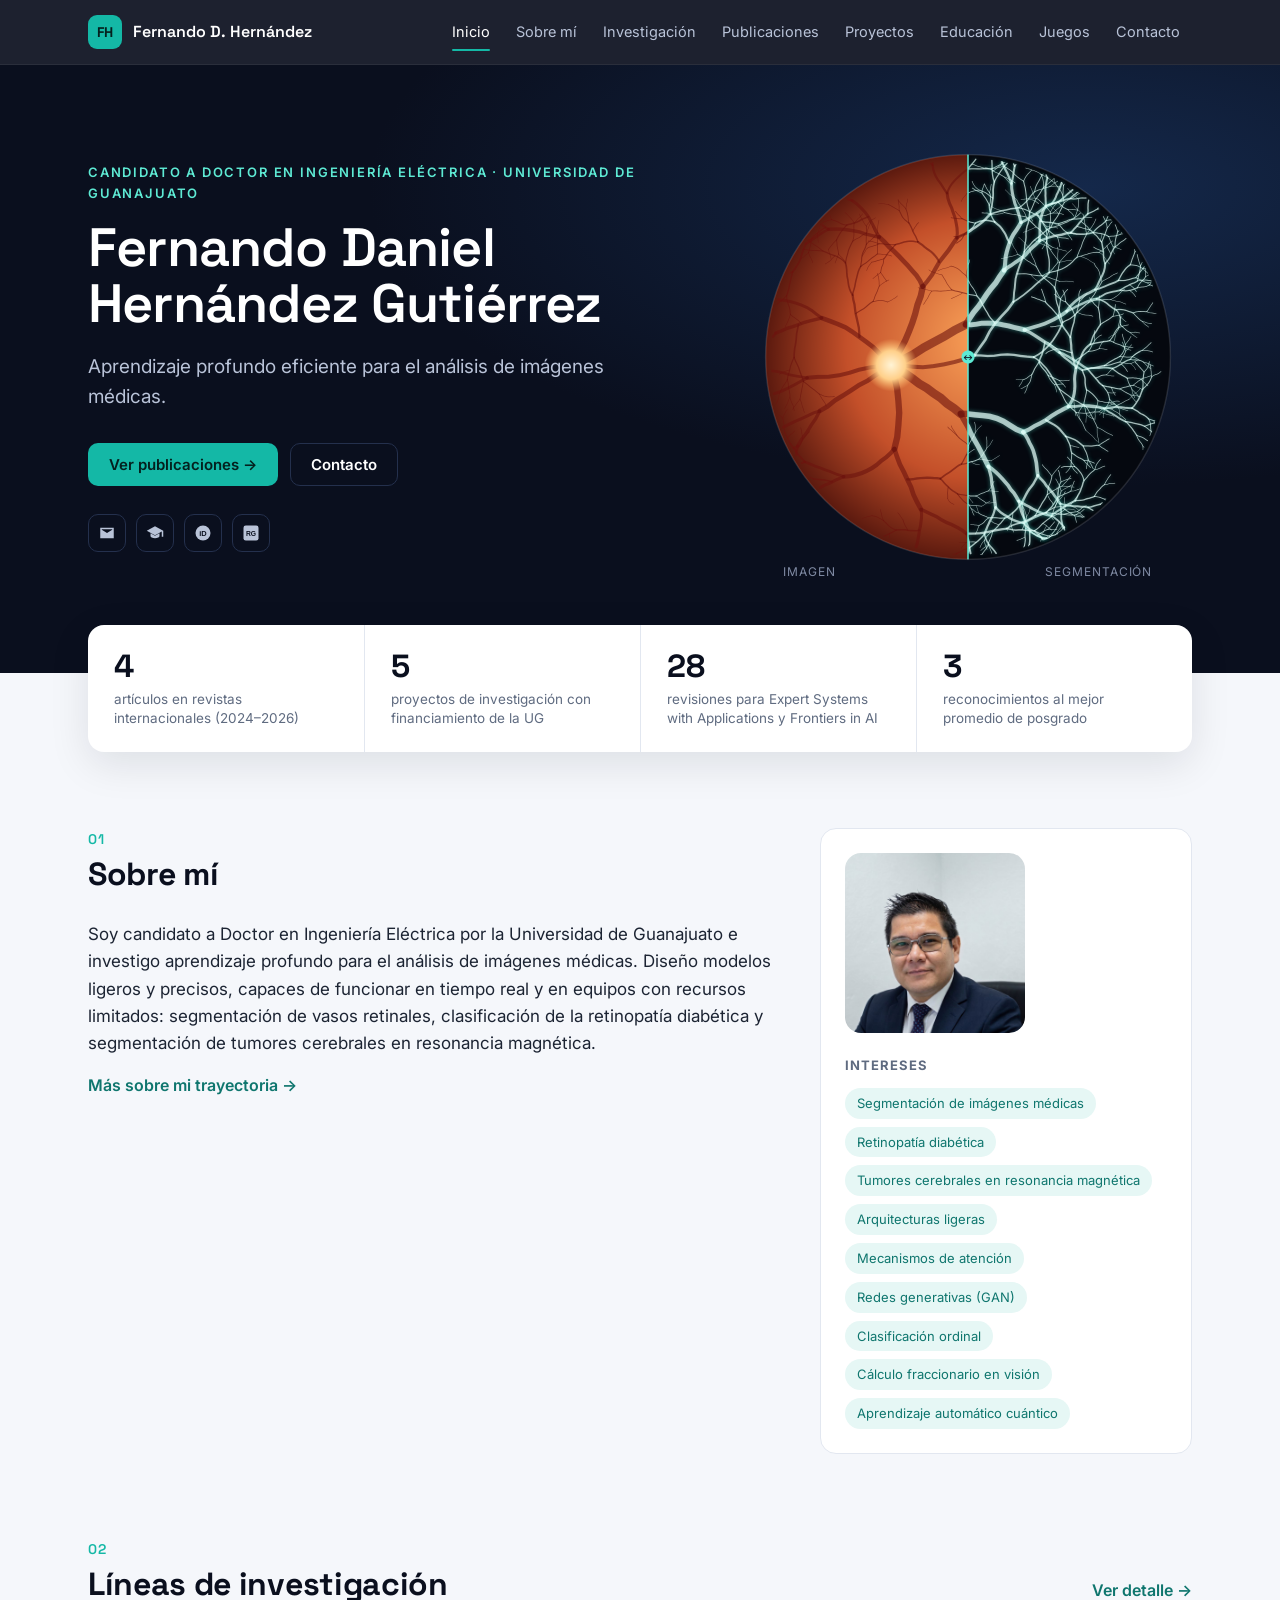
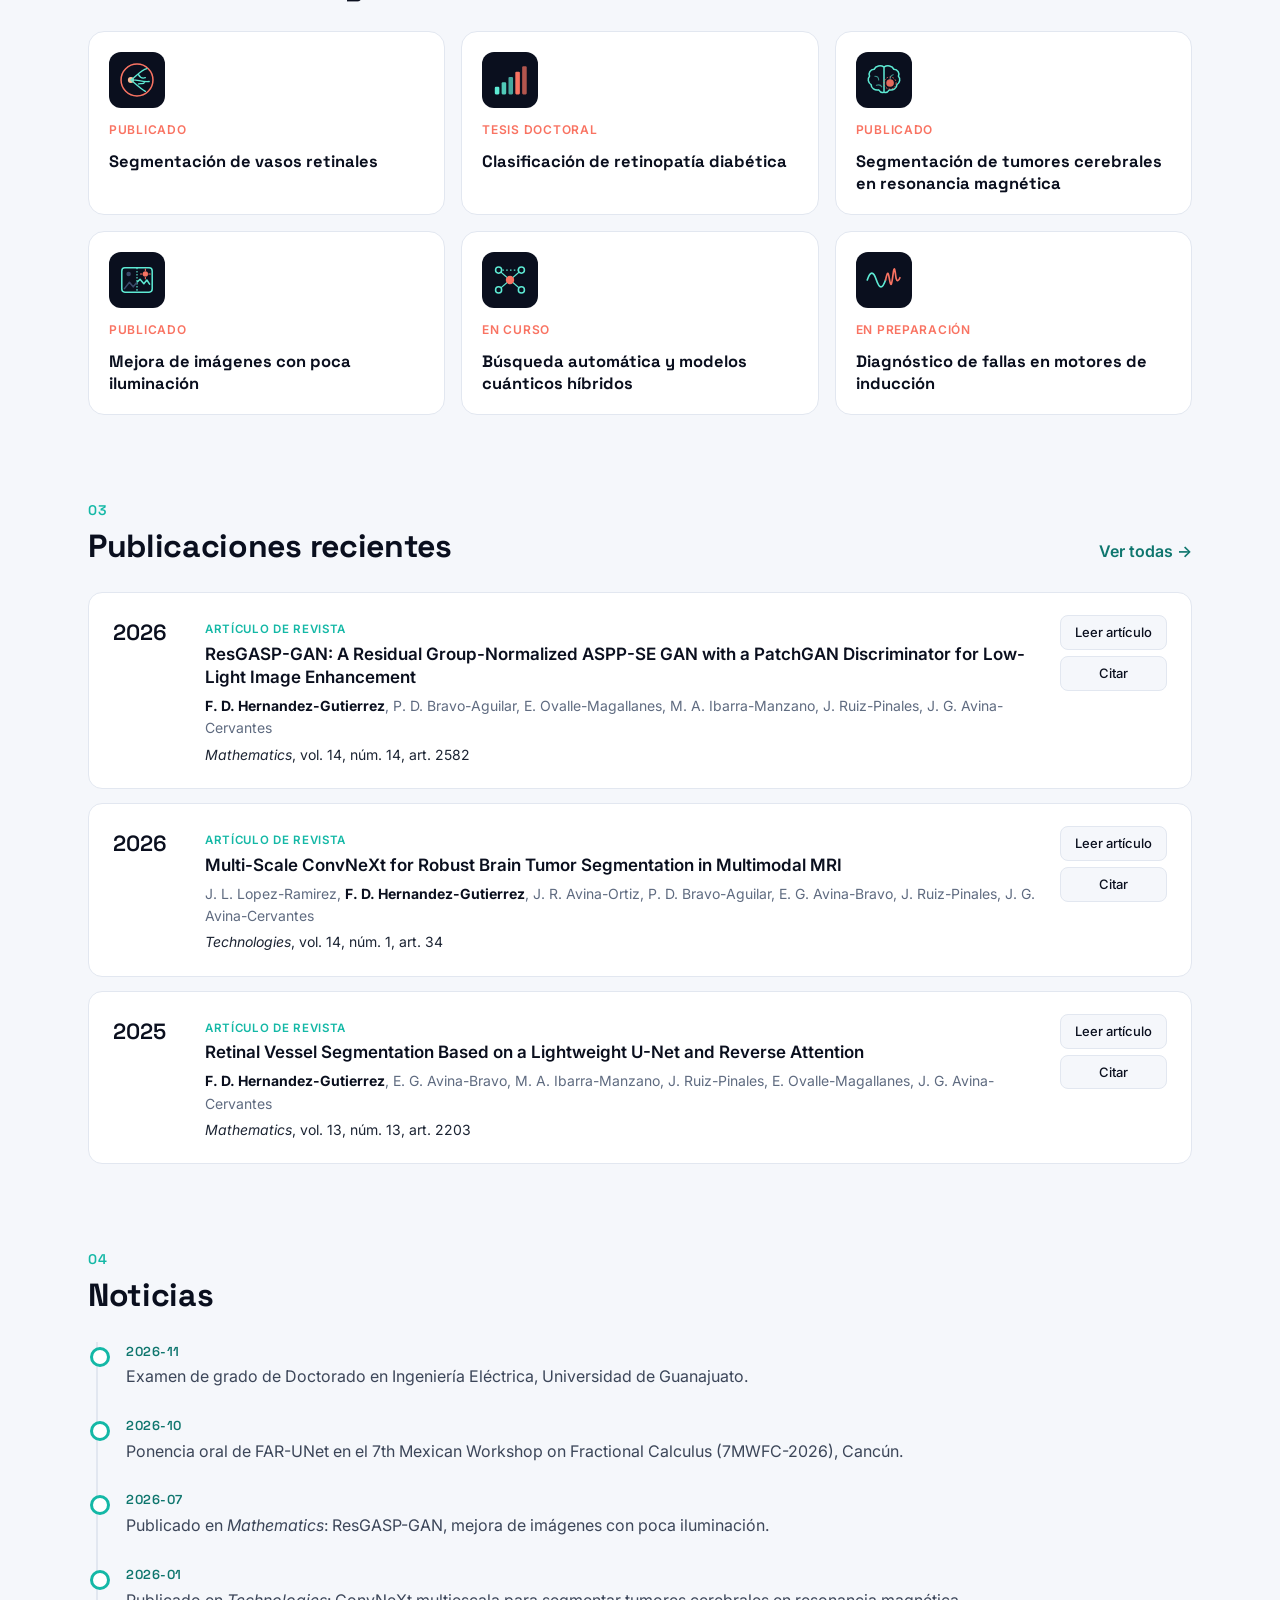
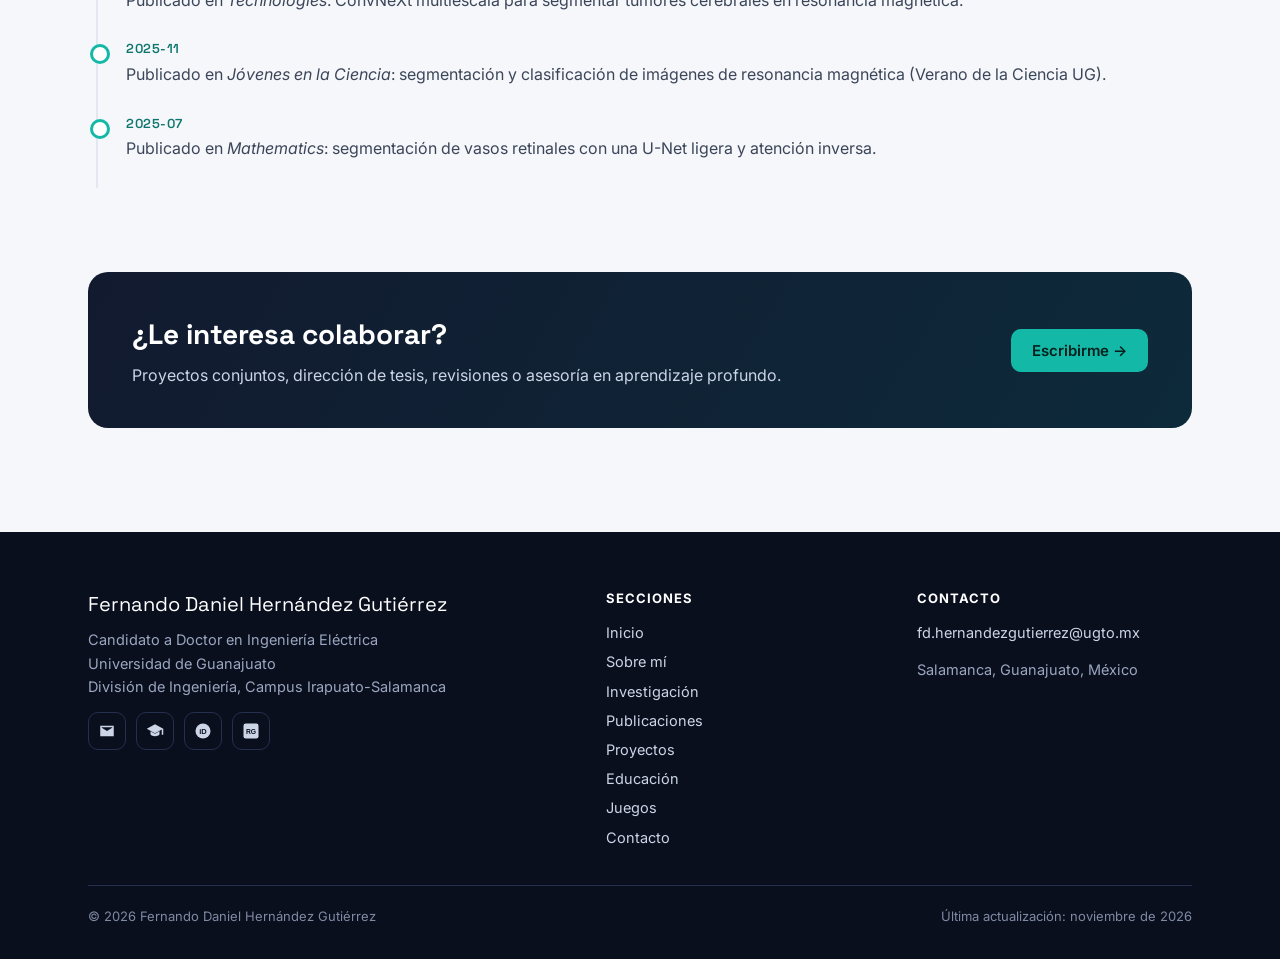
==== index.html @ a99e7917 "Sitio personal con secciones de Educación y Juegos Página personal de investigación, con /educacion/" ====
<!DOCTYPE html>
<html lang="es">
<head>
<meta charset="utf-8">
<meta name="viewport" content="width=device-width, initial-scale=1">
<title>Fernando D. Hernández · Visión por computadora y aprendizaje profundo</title>
<meta name="description" content="Investigación en aprendizaje profundo para imágenes médicas: vasos retinales, retinopatía diabética y tumores cerebrales en resonancia magnética. Universidad de Guanajuato.">
<meta property="og:title" content="Fernando Daniel Hernández Gutiérrez · Investigación">
<meta property="og:description" content="Aprendizaje profundo eficiente para el análisis de imágenes médicas.">
<meta property="og:type" content="website">
<link rel="icon" href="assets/img/favicon.svg" type="image/svg+xml">
<link rel="preconnect" href="https://fonts.googleapis.com">
<link rel="preconnect" href="https://fonts.gstatic.com" crossorigin>
<link href="https://fonts.googleapis.com/css2?family=Inter:wght@400;500;600&family=Space+Grotesk:wght@500;600;700&display=swap" rel="stylesheet">
<link rel="stylesheet" href="assets/css/estilos.css">
<script type="application/ld+json">
{
  "@context": "https://schema.org",
  "@type": "Person",
  "name": "Fernando Daniel Hernández Gutiérrez",
  "jobTitle": "Candidato a Doctor en Ingeniería Eléctrica",
  "affiliation": { "@type": "CollegeOrUniversity", "name": "Universidad de Guanajuato" },
  "sameAs": ["https://orcid.org/0000-0001-9807-4048", "https://scholar.google.com/citations?user=Qr4X01QAAAAJ", "https://www.researchgate.net/profile/Fernando-Hernandez-Gutierrez"]
}
</script>
</head>
<body data-pagina="inicio">
<a class="saltar" href="#contenido">Saltar al contenido</a>
<div id="barra"></div>

<header class="portada">
  <div class="ancho">
    <div>
      <p class="sobretitulo" id="sobretitulo"></p>
      <h1 id="nombre"></h1>
      <p class="lema" id="lema"></p>
      <div class="botones">
        <a class="btn prim" href="publicaciones.html">Ver publicaciones →</a>
        <a class="btn sec" href="contacto.html">Contacto</a>
      </div>
      <div class="redes" id="redes"></div>
    </div>
    <div class="lienzo" id="lienzo" title="Mueva el cursor para comparar imagen y segmentación">
      <canvas id="retina" width="880" height="880" role="img" aria-label="Ilustración: fondo de retina y su segmentación de vasos sanguíneos"></canvas>
      <span class="rotulo r1">Imagen</span><span class="rotulo r2">Segmentación</span>
    </div>
  </div>
</header>

<div class="cifras"><div class="ancho"><div class="rejilla" id="cifras"></div></div></div>

<main id="contenido">
  <section class="seccion">
    <div class="ancho dos-col">
      <div>
        <div class="cabeza"><div><span class="num">01</span><h2>Sobre mí</h2></div></div>
        <div class="texto-largo" id="resumen"></div>
        <a class="mas" href="sobre-mi.html">Más sobre mi trayectoria →</a>
      </div>
      <div class="tarjeta perfil-inicio">
        <div class="foto foto-mini" id="foto"></div>
        <h4>Intereses</h4>
        <div class="pildoras" id="intereses"></div>
      </div>
    </div>
  </section>

  <section class="seccion">
    <div class="ancho">
      <div class="cabeza">
        <div><span class="num">02</span><h2>Líneas de investigación</h2></div>
        <a class="mas" href="investigacion.html">Ver detalle →</a>
      </div>
      <div class="lineas-mini" id="lineas-mini"></div>
    </div>
  </section>

  <section class="seccion">
    <div class="ancho">
      <div class="cabeza">
        <div><span class="num">03</span><h2>Publicaciones recientes</h2></div>
        <a class="mas" href="publicaciones.html">Ver todas →</a>
      </div>
      <div class="pubs" id="recientes"></div>
    </div>
  </section>

  <section class="seccion">
    <div class="ancho">
      <div class="cabeza"><div><span class="num">04</span><h2>Noticias</h2></div></div>
      <ul class="cronologia" id="cronologia"></ul>

      <div class="cta">
        <div>
          <h2>¿Le interesa colaborar?</h2>
          <p>Proyectos conjuntos, dirección de tesis, revisiones o asesoría en aprendizaje profundo.</p>
        </div>
        <a class="btn prim" href="contacto.html">Escribirme →</a>
      </div>
    </div>
  </section>
</main>

<div id="pie"></div>
<script src="assets/js/datos.js"></script>
<script src="assets/js/sitio.js"></script>
<script src="assets/js/retina.js"></script>
</body>
</html>
---- assets/css/estilos.css ----
/* ==========================================================================
   Estilos del sitio — © 2026 Fernando Daniel Hernandez Gutierrez
   ========================================================================== */
:root{
  --tinta:#0a0f1e; --tinta-2:#121a2f; --borde-osc:#24304d; --claro:#f5f7fb; --blanco:#fff;
  --texto:#1c2433; --suave:#5f6b80; --linea:#e2e7f0;
  --turquesa:#14b8a6; --turquesa-2:#5eead4; --turquesa-osc:#0f766e; --coral:#f97362;
  --titulo:"Space Grotesk", Inter, system-ui, sans-serif;
  --sans:Inter, system-ui, -apple-system, "Segoe UI", Roboto, sans-serif;
  --alto-barra:64px;
}
*{box-sizing:border-box}
html{scroll-behavior:smooth;scroll-padding-top:calc(var(--alto-barra) + 16px)}
body{margin:0;font-family:var(--sans);color:var(--texto);background:var(--claro);line-height:1.6;font-size:16px;
     min-height:100vh;display:flex;flex-direction:column}
main{flex:1}
a{color:inherit}
img{max-width:100%;display:block}
.ancho{max-width:1160px;margin:0 auto;padding:0 28px}
.ancho>*,.pub>*,.linea>*,.dos-col>*,.pie-cols>*{min-width:0}
.saltar{position:absolute;left:-9999px;top:10px;z-index:60;background:#fff;color:var(--tinta);padding:8px 14px;border-radius:8px;font-weight:600}
.saltar:focus{left:12px}
:focus-visible{outline:2px solid var(--turquesa);outline-offset:2px}

/* ---------- Barra de navegación ---------- */
#barra{height:var(--alto-barra);background:var(--tinta)}          /* espacio reservado mientras carga */
nav.barra{position:sticky;top:0;z-index:40;background:rgba(10,15,30,.92);backdrop-filter:blur(10px);-webkit-backdrop-filter:blur(10px);
          border-bottom:1px solid rgba(255,255,255,.06);transition:box-shadow .2s}
nav.barra.con-sombra{box-shadow:0 8px 28px rgba(0,0,0,.28)}
nav.barra .ancho{display:flex;align-items:center;justify-content:space-between;gap:20px;height:var(--alto-barra)}
.logo{display:flex;align-items:center;gap:11px;text-decoration:none;color:#fff;font-family:var(--titulo);font-weight:600;font-size:16px;white-space:nowrap}
.sello{width:34px;height:34px;border-radius:9px;background:var(--turquesa);color:#04211e;display:grid;place-items:center;font-weight:700;font-size:14px;flex:none}
.menu{display:flex;gap:2px;list-style:none;margin:0;padding:0}
.menu a{display:block;position:relative;color:#b9c3d8;text-decoration:none;font-size:14.5px;padding:8px 12px;border-radius:8px}
.menu a:hover{color:#fff;background:rgba(255,255,255,.06)}
.menu a[aria-current="page"]{color:#fff}
.menu a[aria-current="page"]::after{content:"";position:absolute;left:12px;right:12px;bottom:1px;height:2px;border-radius:2px;background:var(--turquesa)}
.hamburguesa{display:none;position:relative;width:44px;height:44px;flex:none;border:1px solid var(--borde-osc);border-radius:10px;background:none;cursor:pointer}
.hamburguesa span,.hamburguesa span::before,.hamburguesa span::after{position:absolute;width:18px;height:2px;border-radius:2px;background:#fff;transition:transform .25s,top .25s,background .2s}
.hamburguesa span{left:12px;top:20px}
.hamburguesa span::before,.hamburguesa span::after{content:"";left:0}
.hamburguesa span::before{top:-6px}
.hamburguesa span::after{top:6px}
.barra.abierta .hamburguesa span{background:transparent}
.barra.abierta .hamburguesa span::before{top:0;transform:rotate(45deg)}
.barra.abierta .hamburguesa span::after{top:0;transform:rotate(-45deg)}

/* ---------- Portada (inicio) ---------- */
.portada{background:radial-gradient(1200px 500px at 85% 20%,#14284a 0%,transparent 60%),var(--tinta);color:#dfe6f3;padding:72px 0 96px;overflow:hidden}
.portada .ancho{display:grid;grid-template-columns:1.15fr .85fr;gap:48px;align-items:center}
.sobretitulo{font-size:13px;letter-spacing:.14em;text-transform:uppercase;color:var(--turquesa-2);font-weight:600;margin:0 0 16px}
.portada h1{font-family:var(--titulo);font-size:54px;line-height:1.04;margin:0 0 20px;color:#fff;font-weight:600;letter-spacing:-.015em}
.portada .lema{font-size:19px;color:#b9c3d8;max-width:560px;margin:0 0 30px}
.botones{display:flex;gap:12px;flex-wrap:wrap;margin-bottom:28px}
.btn{display:inline-flex;align-items:center;gap:8px;padding:11px 20px;border-radius:10px;font:600 15px var(--sans);text-decoration:none;border:1px solid transparent;cursor:pointer}
.btn.prim{background:var(--turquesa);color:#04211e}
.btn.prim:hover{background:var(--turquesa-2)}
.btn.sec{border-color:var(--borde-osc);color:#fff;background:none}
.btn.sec:hover{border-color:#4b5b80}
.btn.claro{border-color:var(--linea);color:var(--tinta);background:var(--blanco)}
.btn.claro:hover{border-color:var(--turquesa);color:var(--turquesa-osc)}
.btn[disabled]{opacity:.6;cursor:wait}
.redes{display:flex;gap:10px;flex-wrap:wrap}
.redes a{width:38px;height:38px;border-radius:10px;border:1px solid var(--borde-osc);display:grid;place-items:center;color:#b9c3d8}
.redes a:hover{color:#fff;border-color:#4b5b80}
.redes svg{width:18px;height:18px}

.lienzo{position:relative;aspect-ratio:1;max-width:440px;width:100%;justify-self:center;cursor:ew-resize;touch-action:pan-y}
.lienzo canvas{width:100%;height:100%;display:block}
.lienzo .rotulo{position:absolute;bottom:-4px;font-size:12px;letter-spacing:.08em;text-transform:uppercase;color:#7f8aa3}
.lienzo .r1{left:8%} .lienzo .r2{right:8%}

/* ---------- Cabecera de páginas interiores ---------- */
.cabecera-pagina{background:radial-gradient(900px 380px at 90% 0%,#14284a 0%,transparent 60%),var(--tinta);color:#b9c3d8;padding:64px 0 76px}
.cabecera-pagina h1{font-family:var(--titulo);color:#fff;font-size:46px;line-height:1.06;margin:0 0 14px;letter-spacing:-.015em;font-weight:600}
.cabecera-pagina p{max-width:660px;margin:0;font-size:17.5px}

/* ---------- Cifras ---------- */
.cifras{margin-top:-48px;position:relative;z-index:2}
.cifras .rejilla{display:grid;grid-template-columns:repeat(4,1fr);background:var(--blanco);border-radius:16px;box-shadow:0 12px 40px rgba(10,15,30,.10);overflow:hidden}
.cifra{padding:24px 26px}
.cifra+.cifra{border-left:1px solid var(--linea)}
.cifra b{font-family:var(--titulo);font-size:32px;color:var(--tinta);display:block;line-height:1.1}
.cifra span{font-size:13.5px;color:var(--suave);display:block;margin-top:6px;line-height:1.4}

/* ---------- Secciones ---------- */
.seccion{padding:76px 0 8px}
.seccion.primera{padding-top:56px}
.cabeza{display:flex;align-items:end;justify-content:space-between;gap:20px;margin-bottom:28px;flex-wrap:wrap}
.cabeza h2{font-family:var(--titulo);font-size:32px;margin:0;color:var(--tinta);letter-spacing:-.01em;line-height:1.15}
.cabeza p{margin:6px 0 0;color:var(--suave);max-width:640px}
.num{font-family:var(--titulo);color:var(--turquesa);font-size:14px;font-weight:600;display:block;margin-bottom:6px;letter-spacing:.04em}
.mas{font-weight:600;color:var(--turquesa-osc);text-decoration:none;white-space:nowrap}
.mas:hover{text-decoration:underline}
.texto-largo p{font-size:17px;margin:0 0 16px}

.dos-col{display:grid;grid-template-columns:1.3fr .7fr;gap:40px;align-items:start}
.tarjeta{background:var(--blanco);border:1px solid var(--linea);border-radius:16px;padding:24px}
.tarjeta h4{margin:0 0 12px;font-size:13px;letter-spacing:.08em;text-transform:uppercase;color:var(--suave)}
.tarjeta h4:not(:first-child){margin-top:22px}
.lista-simple{list-style:none;margin:0;padding:0;display:grid;gap:10px}
.lista-simple li{font-size:14.5px;line-height:1.45}
.lista-simple small{display:block;color:var(--suave)}
.pildoras{display:flex;flex-wrap:wrap;gap:8px}
.pildoras span{font-size:13px;padding:5px 12px;border-radius:999px;background:#e6f7f5;color:var(--turquesa-osc)}

.foto{width:100%;aspect-ratio:1;border-radius:16px;overflow:hidden;background:linear-gradient(150deg,#1d3a66,var(--tinta));display:grid;place-items:center;
      color:#fff;font-family:var(--titulo);font-size:72px;font-weight:600;margin-bottom:20px}
.foto img{width:100%;height:100%;object-fit:cover}

/* ---------- Líneas de investigación ---------- */
.lineas{display:grid;grid-template-columns:repeat(2,1fr);gap:20px}
.linea{background:var(--blanco);border:1px solid var(--linea);border-radius:16px;padding:26px;display:grid;grid-template-columns:72px 1fr;gap:20px;
       transition:transform .2s,box-shadow .2s;scroll-margin-top:calc(var(--alto-barra) + 20px)}
.linea:hover{transform:translateY(-3px);box-shadow:0 14px 36px rgba(10,15,30,.08)}
.linea:target{border-color:var(--turquesa);box-shadow:0 0 0 3px rgba(20,184,166,.18)}
.ilus{width:72px;height:72px;border-radius:14px;background:var(--tinta);display:grid;place-items:center}
.ilus svg{width:50px;height:50px}
.linea h3{font-family:var(--titulo);font-size:20px;margin:0 0 4px;color:var(--tinta);line-height:1.25}
.estado{font-size:12px;font-weight:600;color:var(--coral);text-transform:uppercase;letter-spacing:.06em}
.linea p{font-size:14.5px;color:#3c4659;margin:8px 0 12px}
.tags{display:flex;flex-wrap:wrap;gap:6px}
.tags span{font-size:12px;color:var(--suave);background:var(--claro);padding:2px 9px;border-radius:6px}
.lineas.detalle{grid-template-columns:1fr}
.lineas.detalle .linea{grid-template-columns:96px 1fr;padding:32px}
.lineas.detalle .ilus{width:96px;height:96px;border-radius:18px}
.lineas.detalle .ilus svg{width:64px;height:64px}
.lineas.detalle p{font-size:16px;max-width:760px}
.relacionadas{margin-top:18px;padding-top:16px;border-top:1px dashed var(--linea)}
.relacionadas h4{margin:0 0 8px;font-size:12.5px;letter-spacing:.08em;text-transform:uppercase;color:var(--suave)}
.relacionadas ul{list-style:none;margin:0;padding:0;display:grid;gap:6px}
.relacionadas li{font-size:14.5px}
.relacionadas a{color:var(--turquesa-osc);font-weight:500}

.lineas-mini{display:grid;grid-template-columns:repeat(4,1fr);gap:16px}
.lineas-mini a{display:flex;flex-direction:column;gap:12px;background:var(--blanco);border:1px solid var(--linea);border-radius:16px;padding:20px;text-decoration:none;transition:transform .2s,box-shadow .2s,border-color .2s}
.lineas-mini a:hover{transform:translateY(-3px);box-shadow:0 14px 36px rgba(10,15,30,.08);border-color:#cfd7e4}
.lineas-mini .ilus{width:56px;height:56px;border-radius:12px}
.lineas-mini .ilus svg{width:38px;height:38px}
.lineas-mini b{font-family:var(--titulo);font-size:16.5px;color:var(--tinta);line-height:1.3}

/* ---------- Publicaciones ---------- */
.controles{display:flex;gap:10px;flex-wrap:wrap;align-items:center}
.pestanas{display:flex;background:#e9edf4;border-radius:10px;padding:4px;flex-wrap:wrap}
.pestanas button{font:inherit;font-size:14px;border:none;background:none;padding:6px 14px;border-radius:7px;color:var(--suave);cursor:pointer}
.pestanas button.activo{background:var(--blanco);color:var(--tinta);box-shadow:0 1px 3px rgba(0,0,0,.08);font-weight:600}
.buscar{font:inherit;font-size:14px;padding:9px 14px;border:1px solid var(--linea);border-radius:10px;min-width:240px;background:var(--blanco)}
.conteo{font-size:14px;color:var(--suave);margin:0 0 14px}
.pubs{display:grid;gap:14px}
.pub{background:var(--blanco);border:1px solid var(--linea);border-radius:14px;padding:22px 24px;display:grid;grid-template-columns:70px 1fr auto;gap:22px;align-items:start}
.pub .anio{font-family:var(--titulo);font-size:22px;font-weight:600;color:var(--tinta)}
.pub .tipo{font-size:11.5px;font-weight:600;color:var(--turquesa);text-transform:uppercase;letter-spacing:.06em}
.pub .tipo.preparacion{color:var(--suave)} .pub .tipo.tesis{color:var(--coral)}
.pub h3{font-size:17px;margin:2px 0 6px;color:var(--tinta);line-height:1.35;font-weight:600}
.pub .a{font-size:14px;color:var(--suave);margin:0}
.pub .a .yo{color:var(--tinta)}
.pub .v{font-size:14px;margin:4px 0 0}
.pub .acc{display:flex;flex-direction:column;gap:6px}
.pub .acc a,.pub .acc button{font:inherit;font-size:13px;font-weight:500;text-decoration:none;text-align:center;padding:6px 14px;border-radius:8px;border:1px solid var(--linea);
        background:var(--claro);color:var(--tinta);cursor:pointer;white-space:nowrap}
.pub .acc a:hover,.pub .acc button:hover{border-color:var(--turquesa);color:var(--turquesa-osc)}
.pub pre{grid-column:2/-1;display:none;font-size:12px;background:var(--tinta);color:#cfe3ff;padding:14px;border-radius:10px;overflow:auto;margin:0;white-space:pre}
.pub pre.ver{display:block}
.vacio{color:var(--suave);padding:20px 0}
.nota{font-size:14.5px;color:var(--suave);margin-top:22px}
.nota a{color:var(--turquesa-osc);font-weight:600}

/* ---------- Proyectos y docencia ---------- */
.proyectos{display:grid;grid-template-columns:repeat(3,1fr);gap:20px}
.proy{border-radius:16px;padding:24px;background:linear-gradient(160deg,var(--tinta-2),var(--tinta));color:#cbd5e6;min-height:170px;display:flex;flex-direction:column}
.proy small{color:var(--turquesa-2);font-weight:600;letter-spacing:.08em;text-transform:uppercase;font-size:11.5px}
.proy b{font-family:var(--titulo);font-size:20px;color:#fff;margin:8px 0 6px;display:block;line-height:1.25}
.proy p{font-size:14.5px;margin:0}
.proy a{margin-top:auto;padding-top:14px;color:var(--turquesa-2);font-weight:600;text-decoration:none;font-size:14px}
.proy a:hover{text-decoration:underline}
.proy.claro{background:var(--blanco);border:1px solid var(--linea);color:#3c4659}
.proy.claro b{color:var(--tinta)}
.proy.claro small{color:var(--coral)}

/* ---------- Cronología ---------- */
.cronologia{list-style:none;margin:0 0 0 8px;padding:0;border-left:2px solid var(--linea)}
.cronologia li{position:relative;padding:0 0 26px 28px}
.cronologia li::before{content:"";position:absolute;left:-8px;top:5px;width:14px;height:14px;border-radius:50%;background:var(--blanco);border:3px solid var(--turquesa)}
.cronologia time,.cronologia b{font-family:var(--titulo);font-weight:600;color:var(--tinta);display:block}
.cronologia span{color:#3c4659}

/* ---------- Llamado a la acción ---------- */
.cta{margin-top:84px;background:linear-gradient(120deg,var(--tinta-2),#0d2a3a);border-radius:20px;padding:40px 44px;color:#cbd5e6;
     display:flex;align-items:center;justify-content:space-between;gap:24px;flex-wrap:wrap}
.cta h2{font-family:var(--titulo);color:#fff;font-size:28px;margin:0 0 6px}
.cta p{margin:0}

/* ---------- Contacto ---------- */
.contacto-grid{display:grid;grid-template-columns:.8fr 1.2fr;gap:36px;align-items:start}
.dato{display:flex;gap:14px;align-items:flex-start;margin-bottom:18px}
.dato .icono{width:40px;height:40px;border-radius:10px;background:var(--tinta);color:var(--turquesa-2);display:grid;place-items:center;flex:none}
.dato .icono svg{width:18px;height:18px}
.dato b{display:block;color:var(--tinta);font-size:14px}
.dato span,.dato a{font-size:14.5px;color:#3c4659;word-break:break-word}
.formulario{display:grid;gap:16px}
.formulario .fila{display:grid;grid-template-columns:1fr 1fr;gap:16px}
.formulario label{display:grid;gap:6px;font-size:14px;font-weight:500;color:var(--tinta)}
.formulario input,.formulario select,.formulario textarea{font:inherit;font-size:15px;padding:11px 13px;border:1px solid var(--linea);border-radius:10px;background:var(--claro);color:var(--texto);width:100%}
.formulario textarea{min-height:160px;resize:vertical}
.formulario input:focus,.formulario select:focus,.formulario textarea:focus{outline:none;border-color:var(--turquesa);box-shadow:0 0 0 3px rgba(20,184,166,.18);background:var(--blanco)}
.formulario .trampa{position:absolute;left:-9999px;width:1px;height:1px;overflow:hidden}
.formulario .pie-form{display:flex;align-items:center;justify-content:space-between;gap:16px;flex-wrap:wrap}
.formulario .privacidad{font-size:12.5px;color:var(--suave);margin:0;max-width:420px}
.aviso-form{display:none;padding:12px 14px;border-radius:10px;font-size:14.5px}
.aviso-form.ok{display:block;background:#e6f7f5;color:var(--turquesa-osc)}
.aviso-form.error{display:block;background:#fdecea;color:#9b2c1d}
.aviso-form.info{display:block;background:#eef2f8;color:var(--texto)}

/* ---------- Pie de página ---------- */
footer.final{background:var(--tinta);color:#9aa6bf;margin-top:96px;padding:56px 0 32px;font-size:14.5px}
.pie-cols{display:grid;grid-template-columns:1.4fr .8fr .8fr;gap:36px}
.pie-cols h4{color:#fff;font-size:13px;letter-spacing:.08em;text-transform:uppercase;margin:0 0 12px}
.pie-cols ul{list-style:none;margin:0;padding:0;display:grid;gap:6px}
.pie-cols a{color:#cbd5e6;text-decoration:none}
.pie-cols a:hover{color:var(--turquesa-2)}
.pie-nombre{font-family:var(--titulo);color:#fff;font-size:20px;display:block;margin-bottom:8px}
.pie-cols p{margin:0 0 14px}
.pie-final{border-top:1px solid var(--borde-osc);padding-top:20px;margin-top:36px;font-size:13px;color:#7f8aa3;display:flex;justify-content:space-between;gap:12px;flex-wrap:wrap}

/* ---------- Adaptable ---------- */
@media (max-width:1060px){
  .lineas-mini{grid-template-columns:repeat(2,1fr)}
}
@media (max-width:960px){
  .hamburguesa{display:block}
  .menu{position:absolute;top:var(--alto-barra);left:0;right:0;flex-direction:column;gap:0;padding:8px 20px 18px;background:var(--tinta);
        border-bottom:1px solid var(--borde-osc);box-shadow:0 22px 40px rgba(0,0,0,.35);
        visibility:hidden;opacity:0;transform:translateY(-8px);transition:opacity .2s,transform .2s,visibility .2s}
  .barra.abierta .menu{visibility:visible;opacity:1;transform:none}
  .menu a{padding:13px 8px;font-size:16px;border-radius:0;border-bottom:1px solid rgba(255,255,255,.06)}
  .menu li:last-child a{border-bottom:none}
  .menu a[aria-current="page"]{color:var(--turquesa-2)}
  .menu a[aria-current="page"]::after{left:auto;right:8px;top:50%;bottom:auto;width:8px;height:8px;border-radius:50%;transform:translateY(-50%)}

  .portada .ancho,.dos-col,.contacto-grid{grid-template-columns:1fr}
  .portada{padding:52px 0 88px}
  .portada h1{font-size:40px}
  .cabecera-pagina{padding:48px 0 60px}
  .cabecera-pagina h1{font-size:36px}
  .lienzo{max-width:320px}
  .cifras .rejilla{grid-template-columns:1fr 1fr}
  .cifra:nth-child(3){border-left:none}
  .cifra:nth-child(n+3){border-top:1px solid var(--linea)}
  .lineas,.proyectos{grid-template-columns:1fr}
  .pub{grid-template-columns:1fr;gap:10px}
  .pub .acc{flex-direction:row;flex-wrap:wrap}
  .pub pre{grid-column:1}
  .pie-cols{grid-template-columns:1fr 1fr}
  .pie-cols>div:first-child{grid-column:1/-1}
  .foto{max-width:260px}
}
@media (max-width:560px){
  .ancho{padding:0 20px}
  .logo-nombre{display:none}
  .portada h1{font-size:34px}
  .cabecera-pagina h1{font-size:31px}
  .cabeza h2{font-size:27px}
  .cifra{padding:18px}
  .cifra b{font-size:26px}
  .lineas-mini{grid-template-columns:1fr}
  .linea,.lineas.detalle .linea{grid-template-columns:1fr;padding:22px}
  .buscar{min-width:0;width:100%}
  .controles{width:100%}
  .formulario .fila{grid-template-columns:1fr}
  .cta{padding:30px 24px}
  .pie-cols{grid-template-columns:1fr}
}
@media (prefers-reduced-motion:reduce){*{transition:none!important;scroll-behavior:auto!important}}
@media print{nav.barra,#barra,.hamburguesa,footer.final,.cta,.lienzo{display:none!important} body{background:#fff}}

/* Iconos de redes sobre fondo claro */
.redes.oscuras a,.tarjeta .redes a{color:var(--tinta);border-color:var(--linea);background:var(--blanco);--icono-fondo:#fff}
.redes.oscuras a:hover,.tarjeta .redes a:hover{color:var(--turquesa-osc);border-color:var(--turquesa)}
.redes.oscuras{margin-top:6px}

/* ---------- Ampliaciones con el contenido del CV ---------- */
.lineas-mini{grid-template-columns:repeat(3,1fr)}
.cronologia time{font-size:13px;letter-spacing:.04em;color:var(--turquesa-osc);margin-bottom:2px}
.cronologia b+span{display:block;margin-top:2px}
.cronologia small{display:block;color:var(--suave);font-size:14px;margin-top:4px;line-height:1.5}
.perfil-inicio .foto-mini{max-width:180px;margin:0 0 20px}
.habilidades{display:grid;grid-template-columns:140px 1fr;gap:10px 20px;margin:0}
.habilidades dt{font-family:var(--titulo);font-weight:600;color:var(--tinta)}
.habilidades dd{margin:0;color:#3c4659}
.proyectos.cuatro{grid-template-columns:repeat(4,1fr)}
.proyectos.cuatro .proy{min-height:150px}
@media (max-width:1060px){ .proyectos.cuatro{grid-template-columns:repeat(2,1fr)} }
@media (max-width:960px){ .lineas-mini{grid-template-columns:repeat(2,1fr)} }
@media (max-width:560px){
  .lineas-mini,.proyectos.cuatro{grid-template-columns:1fr}
  .habilidades{grid-template-columns:1fr;gap:2px}
  .habilidades dd{margin-bottom:12px}
}

/* ---------- Menú de 8 secciones: el botón ☰ aparece desde 1100 px ---------- */
@media (max-width:1100px){
  .hamburguesa{display:block}
  .menu{position:absolute;top:var(--alto-barra);left:0;right:0;flex-direction:column;gap:0;padding:8px 20px 18px;background:var(--tinta);
        border-bottom:1px solid var(--borde-osc);box-shadow:0 22px 40px rgba(0,0,0,.35);
        visibility:hidden;opacity:0;transform:translateY(-8px);transition:opacity .2s,transform .2s,visibility .2s}
  .barra.abierta .menu{visibility:visible;opacity:1;transform:none}
  .menu a{padding:13px 8px;font-size:16px;border-radius:0;border-bottom:1px solid rgba(255,255,255,.06)}
  .menu li:last-child a{border-bottom:none}
  .menu a[aria-current="page"]{color:var(--turquesa-2)}
  .menu a[aria-current="page"]::after{left:auto;right:8px;top:50%;bottom:auto;width:8px;height:8px;border-radius:50%;transform:translateY(-50%)}
}

/* ---------- Educación y Juegos ---------- */
.recursos{display:grid;grid-template-columns:repeat(2,1fr);gap:20px}
.recurso{background:var(--blanco);border:1px solid var(--linea);border-radius:16px;padding:28px;display:grid;grid-template-columns:84px 1fr;gap:22px;align-items:start}
.recurso .ilus{width:84px;height:84px;border-radius:18px}
.recurso .ilus svg{width:58px;height:58px}
.recurso h3{font-family:var(--titulo);font-size:22px;margin:0 0 6px;color:var(--tinta)}
.recurso p{margin:0 0 14px;color:#3c4659}
.recurso .botones{margin:16px 0 0}
.capitulos{display:grid;grid-template-columns:repeat(2,1fr);gap:14px}
.capitulo{display:flex;gap:16px;align-items:center;background:var(--blanco);border:1px solid var(--linea);border-radius:14px;padding:16px 18px;text-decoration:none;
          transition:border-color .2s,box-shadow .2s,transform .2s}
.capitulo:hover{border-color:var(--turquesa);box-shadow:0 10px 26px rgba(10,15,30,.07);transform:translateY(-2px)}
.capitulo .n{width:44px;height:44px;border-radius:12px;background:var(--tinta);color:var(--turquesa-2);display:grid;place-items:center;font-family:var(--titulo);font-weight:700;flex:none}
.capitulo b{display:block;color:var(--tinta);font-family:var(--titulo);font-weight:600;line-height:1.3}
.capitulo small{color:var(--suave);font-size:13px}
.capitulo .pdf{margin-left:auto;font-size:12px;font-weight:600;color:var(--turquesa-osc);border:1px solid var(--linea);border-radius:6px;padding:2px 8px;flex:none}
.datos-curso{display:flex;flex-wrap:wrap;gap:10px 28px;margin:0;padding:0;list-style:none;color:#3c4659}
.datos-curso b{color:var(--tinta)}
@media (max-width:960px){ .recursos,.capitulos{grid-template-columns:1fr} }
@media (max-width:560px){ .recurso{grid-template-columns:1fr;padding:22px} }
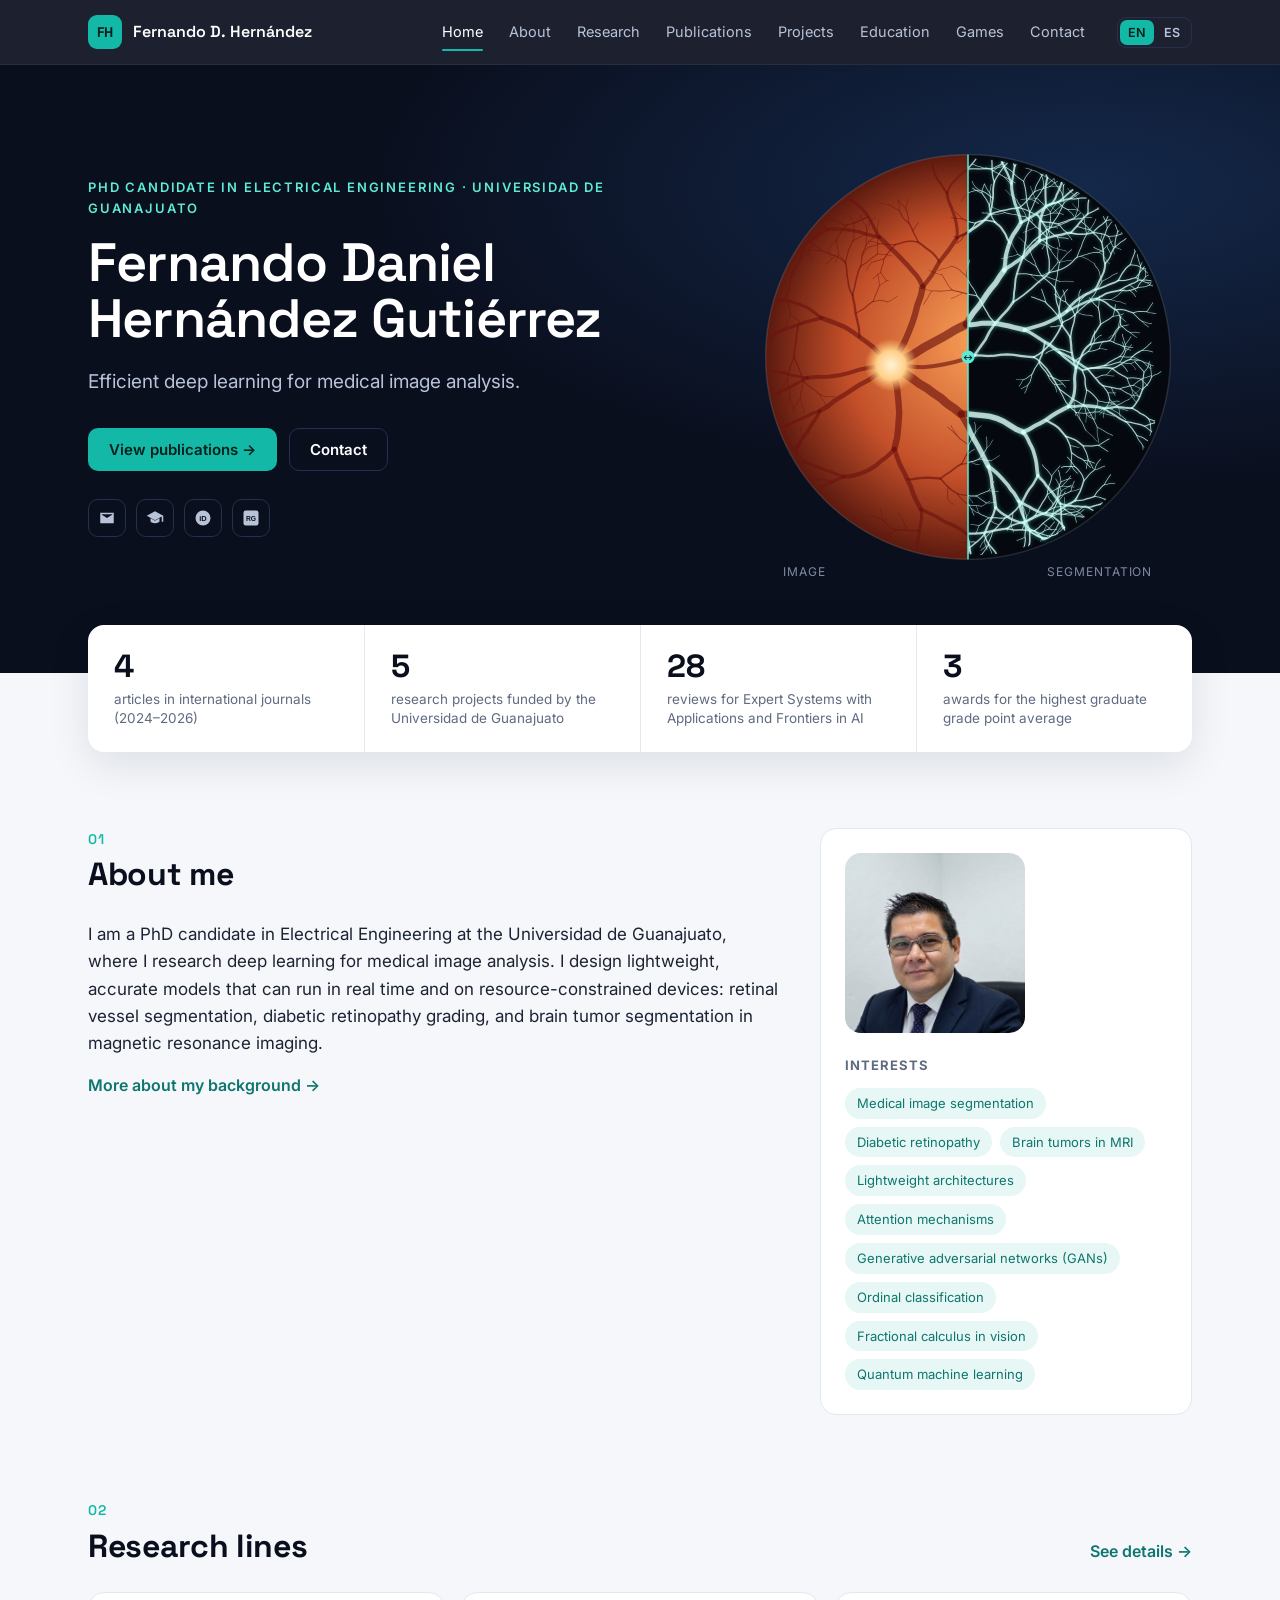
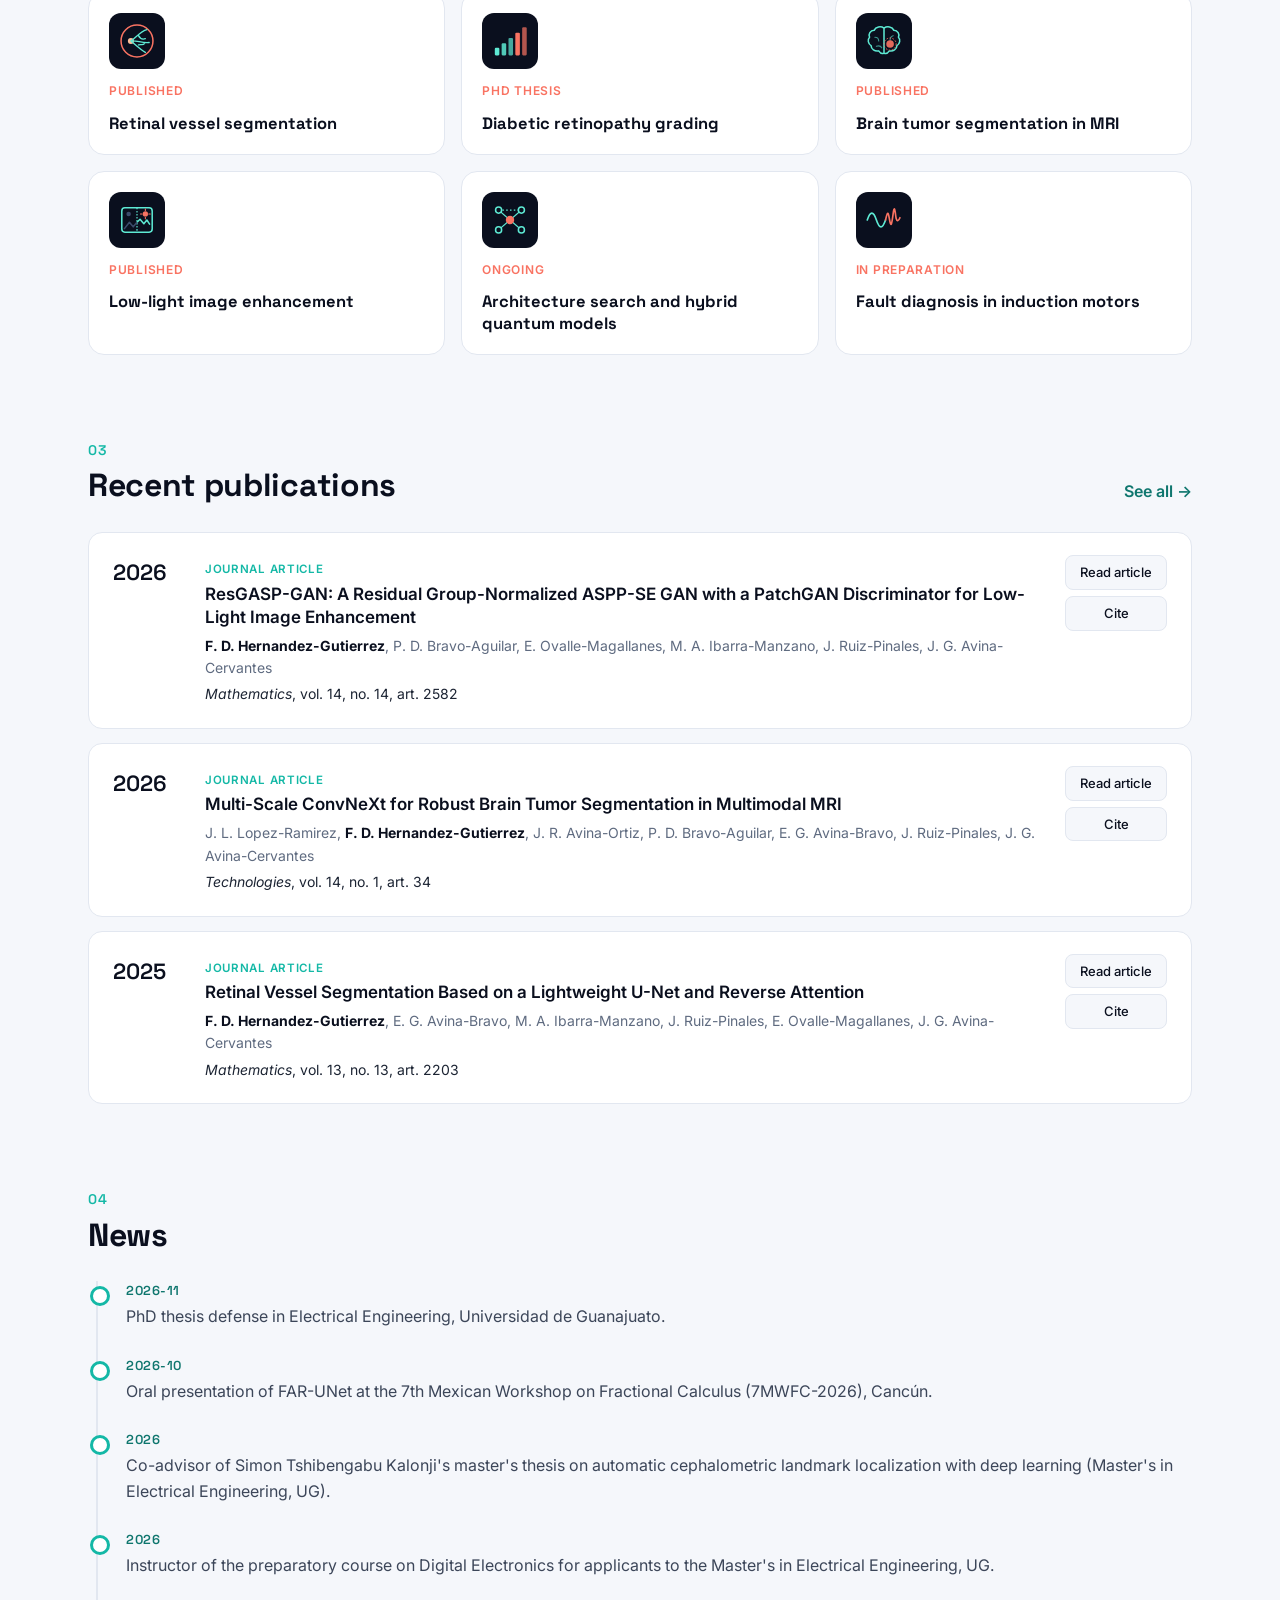
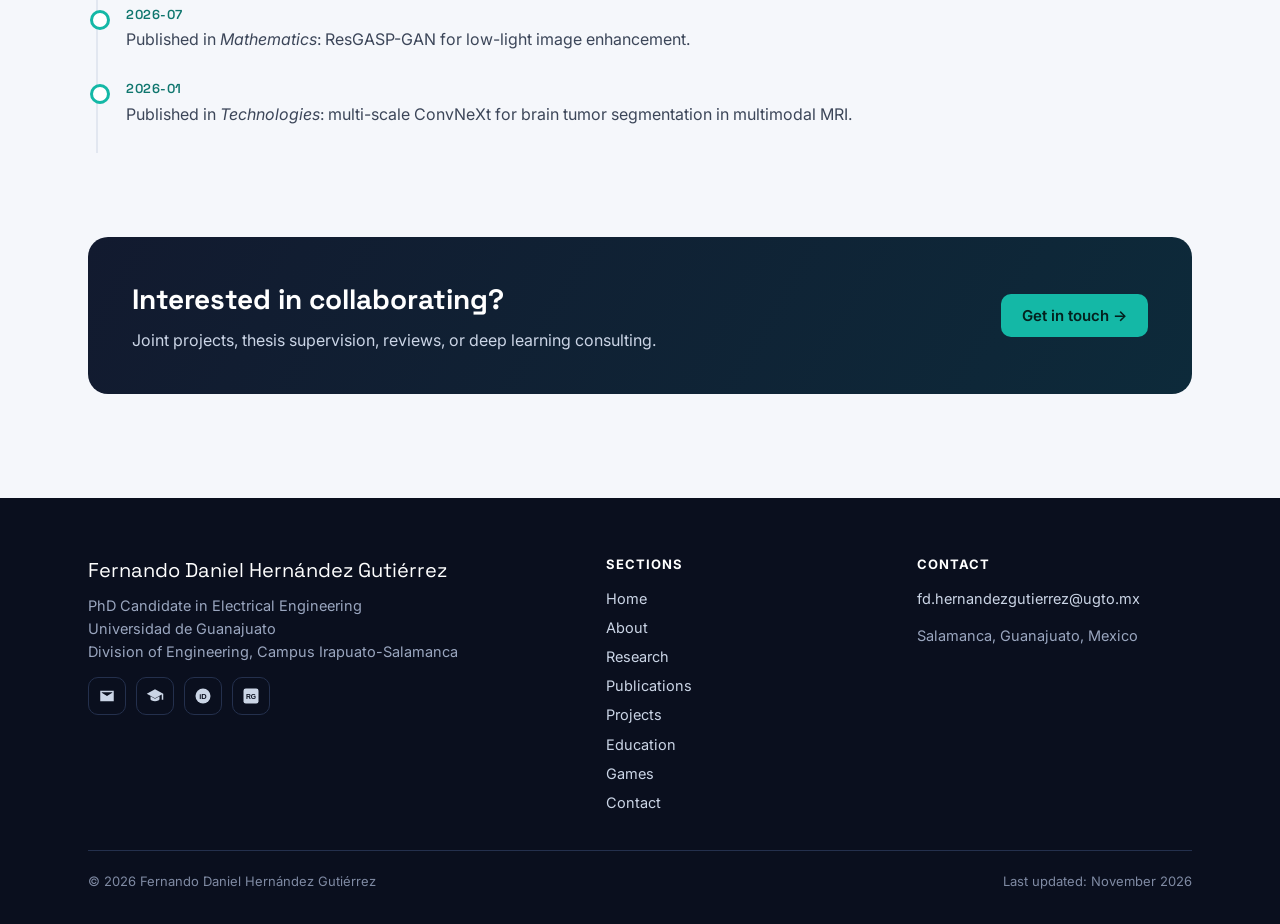
==== commit c03ca671: "Sitio bilingüe: inglés por defecto y botón EN | ES - El sitio abre en inglés; el botón EN | ES del m" ====
--- a/index.html
+++ b/index.html
@@ -1,12 +1,12 @@
 <!DOCTYPE html>
-<html lang="es">
+<html lang="en">
 <head>
 <meta charset="utf-8">
 <meta name="viewport" content="width=device-width, initial-scale=1">
-<title>Fernando D. Hernández · Visión por computadora y aprendizaje profundo</title>
-<meta name="description" content="Investigación en aprendizaje profundo para imágenes médicas: vasos retinales, retinopatía diabética y tumores cerebrales en resonancia magnética. Universidad de Guanajuato.">
-<meta property="og:title" content="Fernando Daniel Hernández Gutiérrez · Investigación">
-<meta property="og:description" content="Aprendizaje profundo eficiente para el análisis de imágenes médicas.">
+<title data-es="Fernando D. Hernández · Visión por computadora y aprendizaje profundo">Fernando D. Hernández · Computer Vision and Deep Learning</title>
+<meta name="description" content="Deep learning research for medical imaging: retinal vessels, diabetic retinopathy, and brain tumors in MRI. Universidad de Guanajuato." data-es-content="Investigación en aprendizaje profundo para imágenes médicas: vasos retinales, retinopatía diabética y tumores cerebrales en resonancia magnética. Universidad de Guanajuato.">
+<meta property="og:title" content="Fernando Daniel Hernández Gutiérrez · Research">
+<meta property="og:description" content="Efficient deep learning for medical image analysis.">
 <meta property="og:type" content="website">
 <link rel="icon" href="assets/img/favicon.svg" type="image/svg+xml">
 <link rel="preconnect" href="https://fonts.googleapis.com">
@@ -18,14 +18,14 @@
   "@context": "https://schema.org",
   "@type": "Person",
   "name": "Fernando Daniel Hernández Gutiérrez",
-  "jobTitle": "Candidato a Doctor en Ingeniería Eléctrica",
+  "jobTitle": "PhD Candidate in Electrical Engineering",
   "affiliation": { "@type": "CollegeOrUniversity", "name": "Universidad de Guanajuato" },
   "sameAs": ["https://orcid.org/0000-0001-9807-4048", "https://scholar.google.com/citations?user=Qr4X01QAAAAJ", "https://www.researchgate.net/profile/Fernando-Hernandez-Gutierrez"]
 }
 </script>
 </head>
 <body data-pagina="inicio">
-<a class="saltar" href="#contenido">Saltar al contenido</a>
+<a class="saltar" href="#contenido" data-es="Saltar al contenido">Skip to content</a>
 <div id="barra"></div>
 
 <header class="portada">
@@ -35,14 +35,14 @@
       <h1 id="nombre"></h1>
       <p class="lema" id="lema"></p>
       <div class="botones">
-        <a class="btn prim" href="publicaciones.html">Ver publicaciones →</a>
-        <a class="btn sec" href="contacto.html">Contacto</a>
+        <a class="btn prim" href="publicaciones.html" data-es="Ver publicaciones →">View publications →</a>
+        <a class="btn sec" href="contacto.html" data-es="Contacto">Contact</a>
       </div>
       <div class="redes" id="redes"></div>
     </div>
-    <div class="lienzo" id="lienzo" title="Mueva el cursor para comparar imagen y segmentación">
-      <canvas id="retina" width="880" height="880" role="img" aria-label="Ilustración: fondo de retina y su segmentación de vasos sanguíneos"></canvas>
-      <span class="rotulo r1">Imagen</span><span class="rotulo r2">Segmentación</span>
+    <div class="lienzo" id="lienzo" title="Move the cursor to compare the image and its segmentation" data-es-title="Mueva el cursor para comparar imagen y segmentación">
+      <canvas id="retina" width="880" height="880" role="img" aria-label="Illustration: retinal fundus image and its blood vessel segmentation" data-es-aria-label="Ilustración: fondo de retina y su segmentación de vasos sanguíneos"></canvas>
+      <span class="rotulo r1" data-es="Imagen">Image</span><span class="rotulo r2" data-es="Segmentación">Segmentation</span>
     </div>
   </div>
 </header>
@@ -53,13 +53,13 @@
   <section class="seccion">
     <div class="ancho dos-col">
       <div>
-        <div class="cabeza"><div><span class="num">01</span><h2>Sobre mí</h2></div></div>
+        <div class="cabeza"><div><span class="num">01</span><h2 data-es="Sobre mí">About me</h2></div></div>
         <div class="texto-largo" id="resumen"></div>
-        <a class="mas" href="sobre-mi.html">Más sobre mi trayectoria →</a>
+        <a class="mas" href="sobre-mi.html" data-es="Más sobre mi trayectoria →">More about my background →</a>
       </div>
       <div class="tarjeta perfil-inicio">
         <div class="foto foto-mini" id="foto"></div>
-        <h4>Intereses</h4>
+        <h4 data-es="Intereses">Interests</h4>
         <div class="pildoras" id="intereses"></div>
       </div>
     </div>
@@ -68,8 +68,8 @@
   <section class="seccion">
     <div class="ancho">
       <div class="cabeza">
-        <div><span class="num">02</span><h2>Líneas de investigación</h2></div>
-        <a class="mas" href="investigacion.html">Ver detalle →</a>
+        <div><span class="num">02</span><h2 data-es="Líneas de investigación">Research lines</h2></div>
+        <a class="mas" href="investigacion.html" data-es="Ver detalle →">See details →</a>
       </div>
       <div class="lineas-mini" id="lineas-mini"></div>
     </div>
@@ -78,8 +78,8 @@
   <section class="seccion">
     <div class="ancho">
       <div class="cabeza">
-        <div><span class="num">03</span><h2>Publicaciones recientes</h2></div>
-        <a class="mas" href="publicaciones.html">Ver todas →</a>
+        <div><span class="num">03</span><h2 data-es="Publicaciones recientes">Recent publications</h2></div>
+        <a class="mas" href="publicaciones.html" data-es="Ver todas →">See all →</a>
       </div>
       <div class="pubs" id="recientes"></div>
     </div>
@@ -87,15 +87,15 @@
 
   <section class="seccion">
     <div class="ancho">
-      <div class="cabeza"><div><span class="num">04</span><h2>Noticias</h2></div></div>
+      <div class="cabeza"><div><span class="num">04</span><h2 data-es="Noticias">News</h2></div></div>
       <ul class="cronologia" id="cronologia"></ul>
 
       <div class="cta">
         <div>
-          <h2>¿Le interesa colaborar?</h2>
-          <p>Proyectos conjuntos, dirección de tesis, revisiones o asesoría en aprendizaje profundo.</p>
+          <h2 data-es="¿Le interesa colaborar?">Interested in collaborating?</h2>
+          <p data-es="Proyectos conjuntos, dirección de tesis, revisiones o asesoría en aprendizaje profundo.">Joint projects, thesis supervision, reviews, or deep learning consulting.</p>
         </div>
-        <a class="btn prim" href="contacto.html">Escribirme →</a>
+        <a class="btn prim" href="contacto.html" data-es="Escribirme →">Get in touch →</a>
       </div>
     </div>
   </section>
@@ -103,6 +103,7 @@
 
 <div id="pie"></div>
 <script src="assets/js/datos.js"></script>
+<script src="assets/js/datos-en.js"></script>
 <script src="assets/js/sitio.js"></script>
 <script src="assets/js/retina.js"></script>
 </body>
--- a/assets/css/estilos.css
+++ b/assets/css/estilos.css
@@ -10,6 +10,8 @@
   --alto-barra:64px;
 }
 *{box-sizing:border-box}
+[hidden]{display:none!important}
+[id]{scroll-margin-top:calc(var(--alto-barra) + 20px)}
 html{scroll-behavior:smooth;scroll-padding-top:calc(var(--alto-barra) + 16px)}
 body{margin:0;font-family:var(--sans);color:var(--texto);background:var(--claro);line-height:1.6;font-size:16px;
      min-height:100vh;display:flex;flex-direction:column}
@@ -330,3 +332,30 @@
 .datos-curso b{color:var(--tinta)}
 @media (max-width:960px){ .recursos,.capitulos{grid-template-columns:1fr} }
 @media (max-width:560px){ .recurso{grid-template-columns:1fr;padding:22px} }
+
+/* ---------- Páginas de proyecto (SABER-DR) ---------- */
+.figura{margin:0}
+.figura img{display:block;width:100%;height:auto;border-radius:16px;border:1px solid var(--linea);box-shadow:0 18px 44px rgba(10,15,30,.10);background:var(--blanco)}
+.figura figcaption{font-size:14.5px;color:var(--suave);margin-top:14px;max-width:820px;line-height:1.55}
+.pasos{list-style:none;margin:0;padding:0;display:grid;grid-template-columns:repeat(4,1fr);gap:18px;counter-reset:paso}
+.pasos li{background:var(--blanco);border:1px solid var(--linea);border-radius:16px;padding:22px;counter-increment:paso}
+.pasos li::before{content:counter(paso);display:grid;place-items:center;width:36px;height:36px;border-radius:10px;background:var(--tinta);color:var(--turquesa-2);
+                  font-family:var(--titulo);font-weight:700;margin-bottom:14px}
+.pasos b{display:block;font-family:var(--titulo);font-size:18px;color:var(--tinta);margin-bottom:6px}
+.pasos span{font-size:14.5px;color:#3c4659;line-height:1.55}
+.aviso-investigacion{border-left:4px solid var(--coral);background:var(--blanco);border-radius:0 14px 14px 0;padding:20px 24px;max-width:900px}
+.aviso-investigacion p{margin:0;color:#3c4659}
+.aviso-investigacion p+p{margin-top:10px;font-size:14.5px;color:var(--suave)}
+.aviso-investigacion a{color:var(--turquesa-osc);font-weight:600}
+@media (max-width:1060px){ .pasos{grid-template-columns:repeat(2,1fr)} }
+@media (max-width:560px){ .pasos{grid-template-columns:1fr} .figura img{border-radius:10px} }
+
+/* ---------- Selector de idioma (EN | ES) ---------- */
+nav.barra .menu{margin-left:auto}
+.idiomas{display:flex;flex:none;gap:2px;padding:2px;border:1px solid var(--borde-osc);border-radius:9px}
+.idiomas button{background:none;border:0;color:#b9c3d8;font:600 12.5px var(--sans);letter-spacing:.05em;padding:5px 8px;border-radius:7px;cursor:pointer}
+.idiomas button:hover{color:#fff;background:rgba(255,255,255,.06)}
+.idiomas button[aria-pressed="true"]{background:var(--turquesa);color:#04211e;cursor:default}
+@media (max-width:1100px){ .idiomas{margin-left:auto} nav.barra .ancho{gap:12px} }
+.menu a{white-space:nowrap}
+@media (min-width:1101px) and (max-width:1240px){ .menu a{padding:8px 9px} nav.barra .ancho{gap:14px} }
